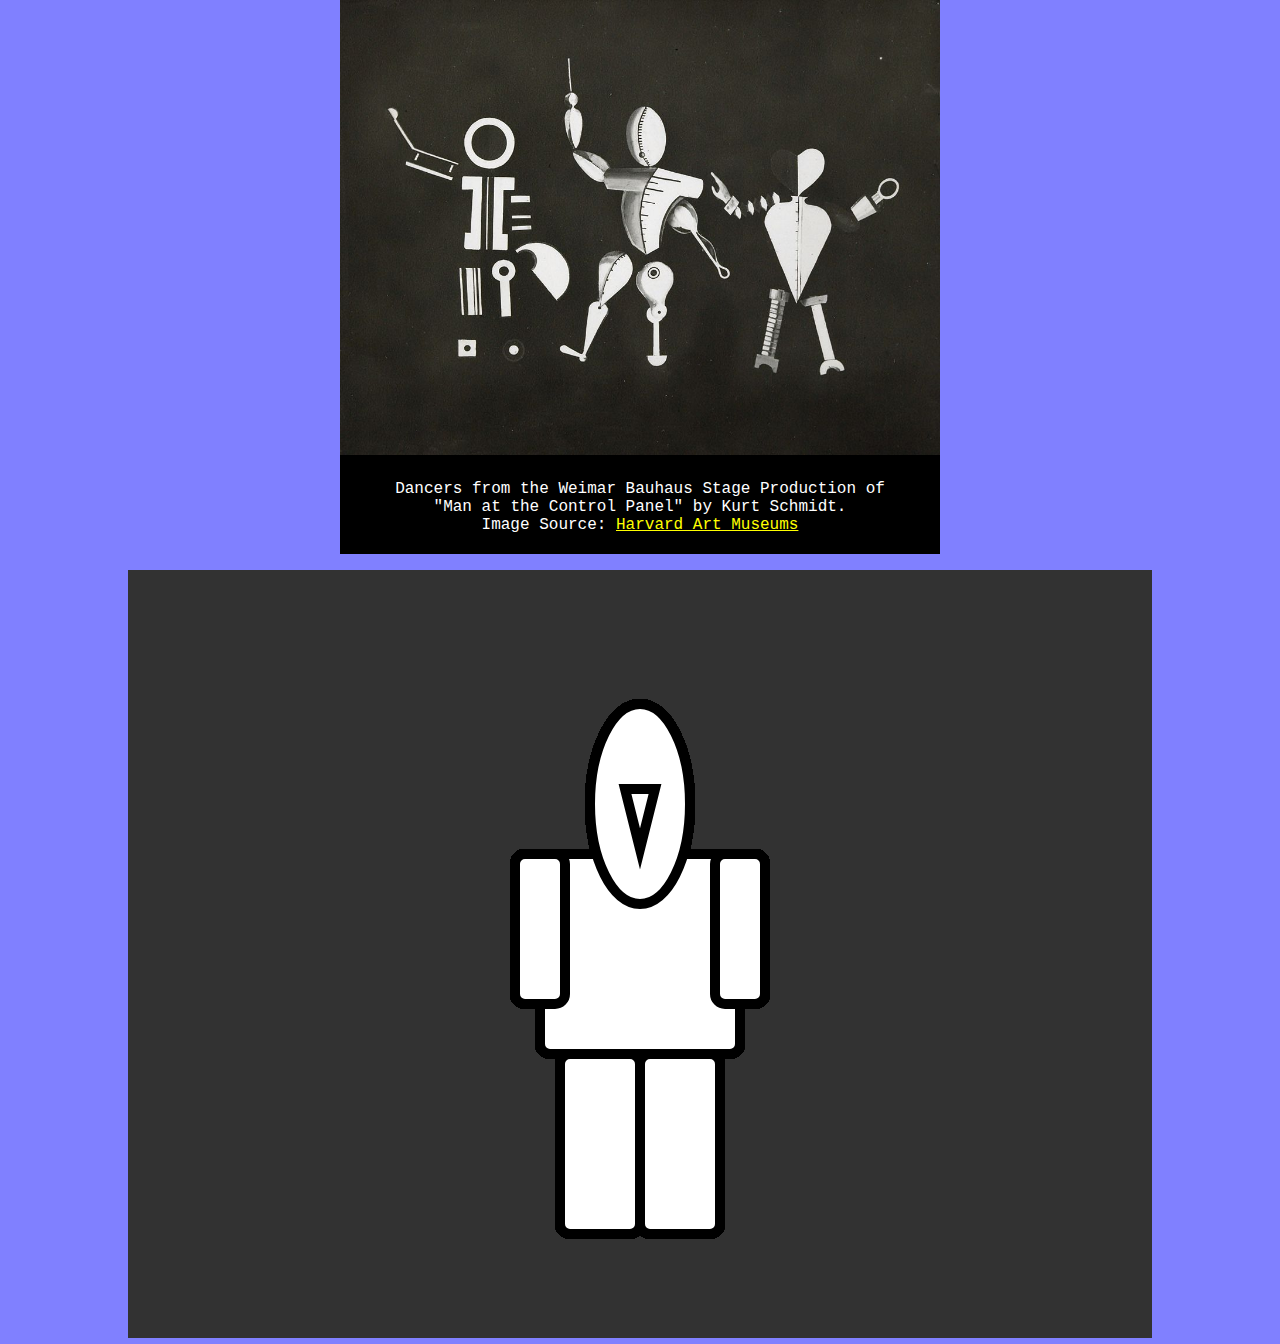
==== assignment1.html @ 01ee7f38 "adds img folder and sketch.js file with inspiration image and canvas with basic robot shape" ====
<!DOCTYPE html>
<html lang="en">
<head>
	<meta charset="utf-8">
	<title>Assignment 1</title>
	<link rel="stylesheet" href="style.css">
    <script src="js/p5.min.js"></script>
    <script src="js/p5.dom.min.js"></script>
    <script src="js/p5.sound.min.js"></script>
    <script src="js/sketch.js"></script>
</head>

<body>
<div class="box">
	<!-- inspiration image -->
	<img width="600" src="img/stage.jpg" alt="Dancers from the Weimar Bauhaus Stage Production of Man at the Control Panel by Kurt Schmidt"/>
	<p>
		Dancers from the Weimar Bauhaus Stage Production of <br> "Man at the Control Panel" by Kurt Schmidt. 
		<br>
		Image Source: <a target="_blank" href="https://www.harvardartmuseums.org/collections/object/220796?position=14">Harvard Art Museums </a>

	</p>
</div>

</body>
</html>
---- style.css ----
body, html {
	background-color: #8080ff;
	text-align: center;
	font-family: "Lucida Console", Monaco, monospace;
	margin: 0;
	padding: 0;
	height: 100%;
}

.box {
	color: #ffffff;
	background-color: #000000;
	width: 600px;
	display: block;
	margin: 0 auto;
}

.box h1 {
	margin: 0;
	padding: 30px 0;
}

.box p {
	margin-top: 20px;
	padding-bottom: 20px;
}

.box a {
	color: yellow;
}
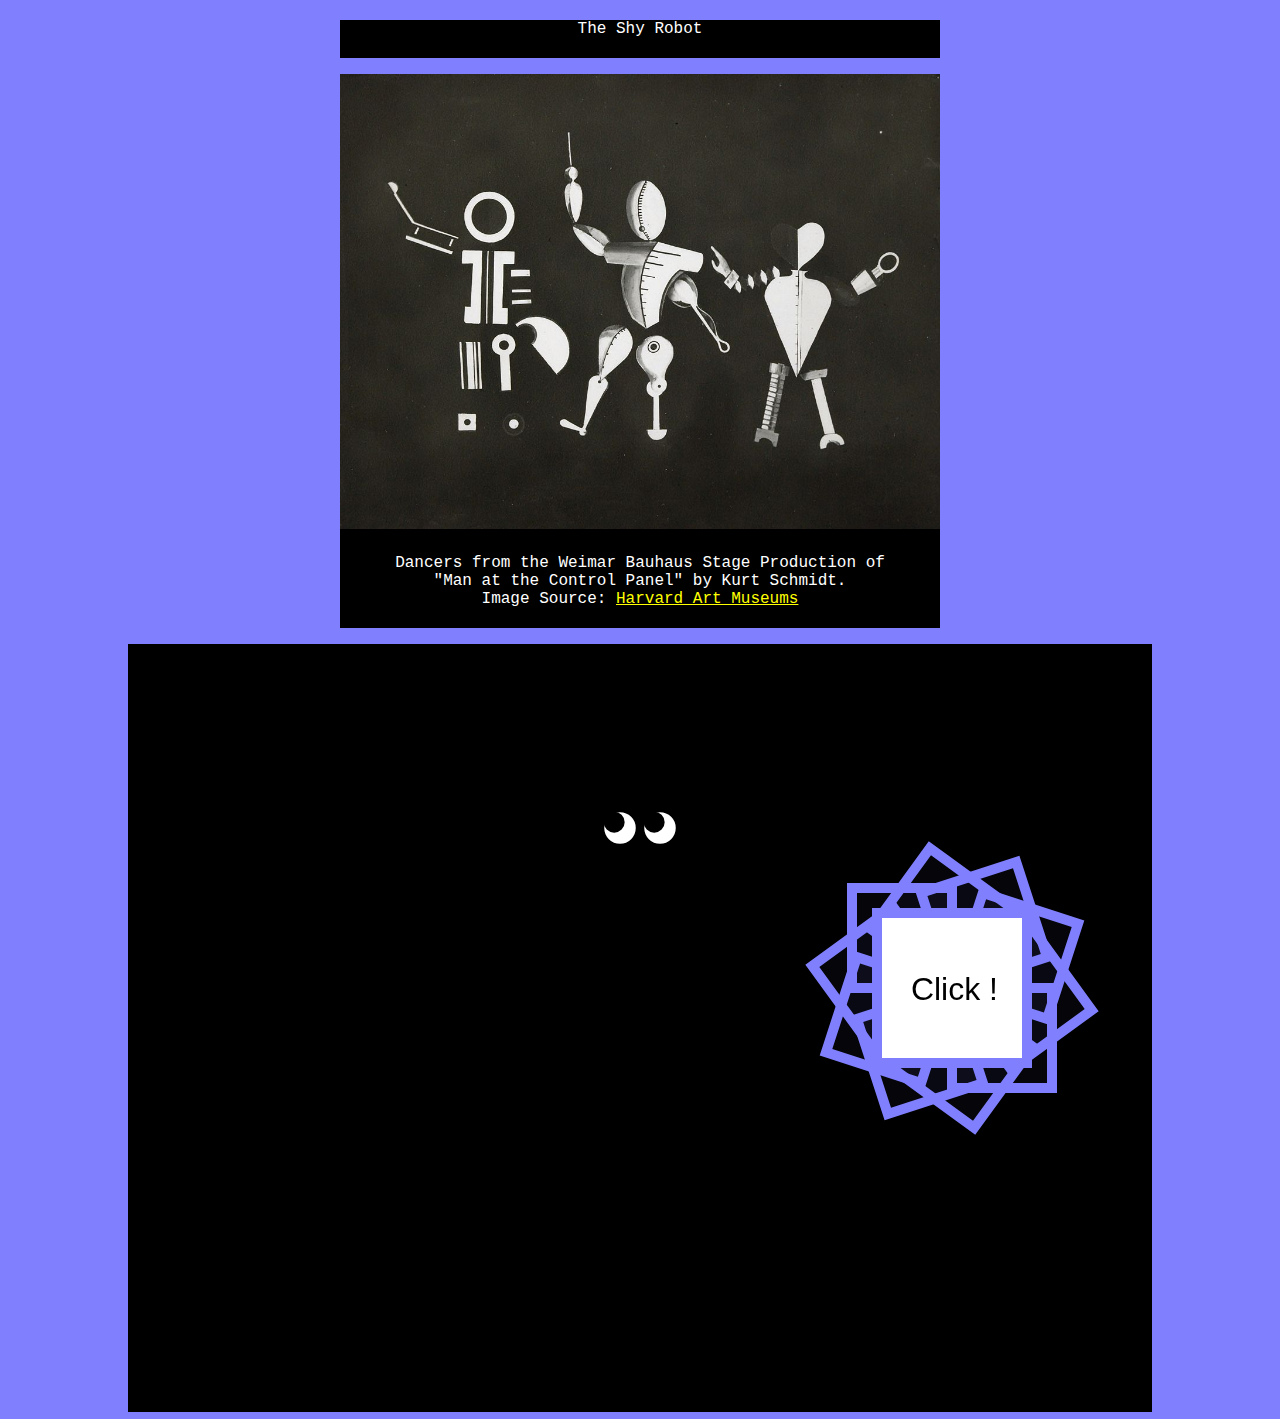
==== commit 4f554060: "added eyes following mouse, background change color when clicked, button shape" ====
--- a/assignment1.html
+++ b/assignment1.html
@@ -11,6 +11,13 @@
 </head>
 
 <body>
+
+<div class="box">
+	<p>
+		The Shy Robot
+	</p>
+</div>
+
 <div class="box">
 	<!-- inspiration image -->
 	<img width="600" src="img/stage.jpg" alt="Dancers from the Weimar Bauhaus Stage Production of Man at the Control Panel by Kurt Schmidt"/>
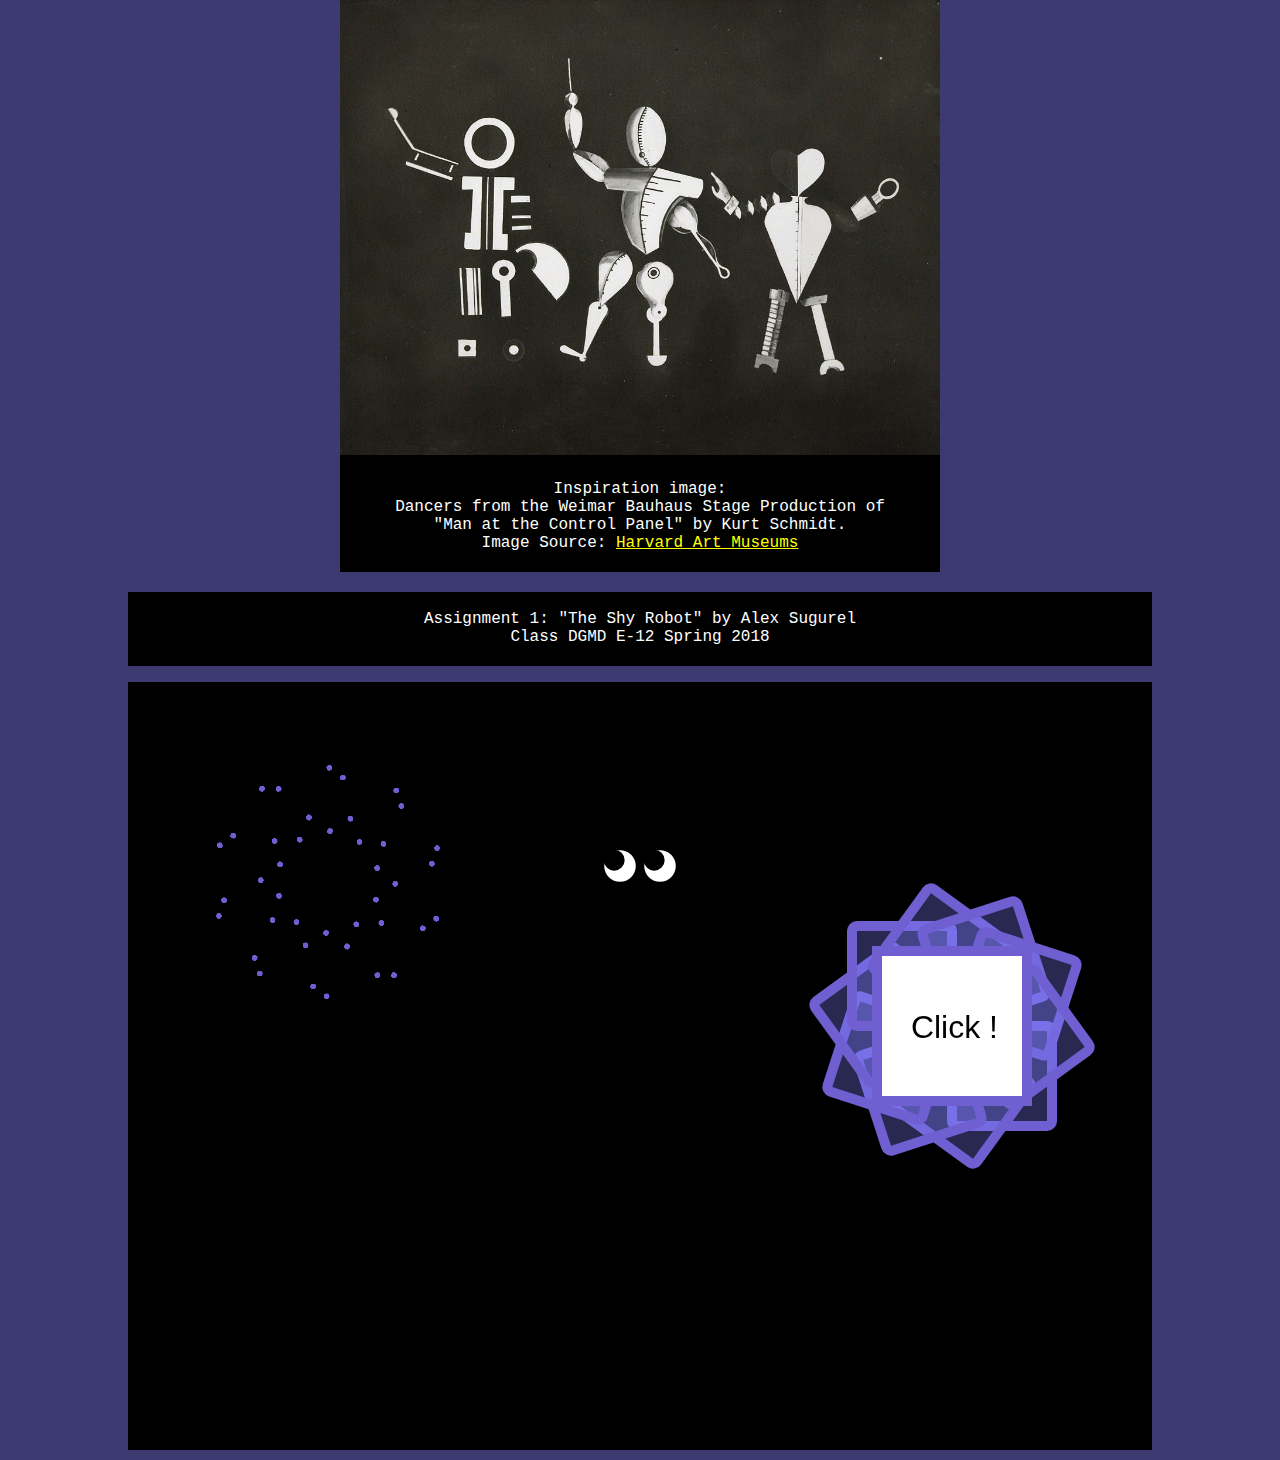
==== commit 4245eff8: "added rotating windmill, ground and comments" ====
--- a/assignment1.html
+++ b/assignment1.html
@@ -13,15 +13,11 @@
 <body>
 
 <div class="box">
-	<p>
-		The Shy Robot
-	</p>
-</div>
-
-<div class="box">
 	<!-- inspiration image -->
 	<img width="600" src="img/stage.jpg" alt="Dancers from the Weimar Bauhaus Stage Production of Man at the Control Panel by Kurt Schmidt"/>
 	<p>
+		Inspiration image:
+		<br>
 		Dancers from the Weimar Bauhaus Stage Production of <br> "Man at the Control Panel" by Kurt Schmidt. 
 		<br>
 		Image Source: <a target="_blank" href="https://www.harvardartmuseums.org/collections/object/220796?position=14">Harvard Art Museums </a>
@@ -29,6 +25,16 @@
 	</p>
 </div>
 
+<div class="box wide">
+	<p>
+		<br>
+		Assignment 1: "The Shy Robot" by Alex Sugurel
+		<br>
+		Class DGMD E-12 Spring 2018
+	</p>
+	
+</div>
+
 </body>
 </html>
 
--- a/style.css
+++ b/style.css
@@ -1,5 +1,5 @@
 body, html {
-	background-color: #8080ff;
+	background-color: #3C3A70;
 	text-align: center;
 	font-family: "Lucida Console", Monaco, monospace;
 	margin: 0;
@@ -27,4 +27,8 @@
 
 .box a {
 	color: yellow;
+}
+
+.wide {
+	width: 1024px;
 }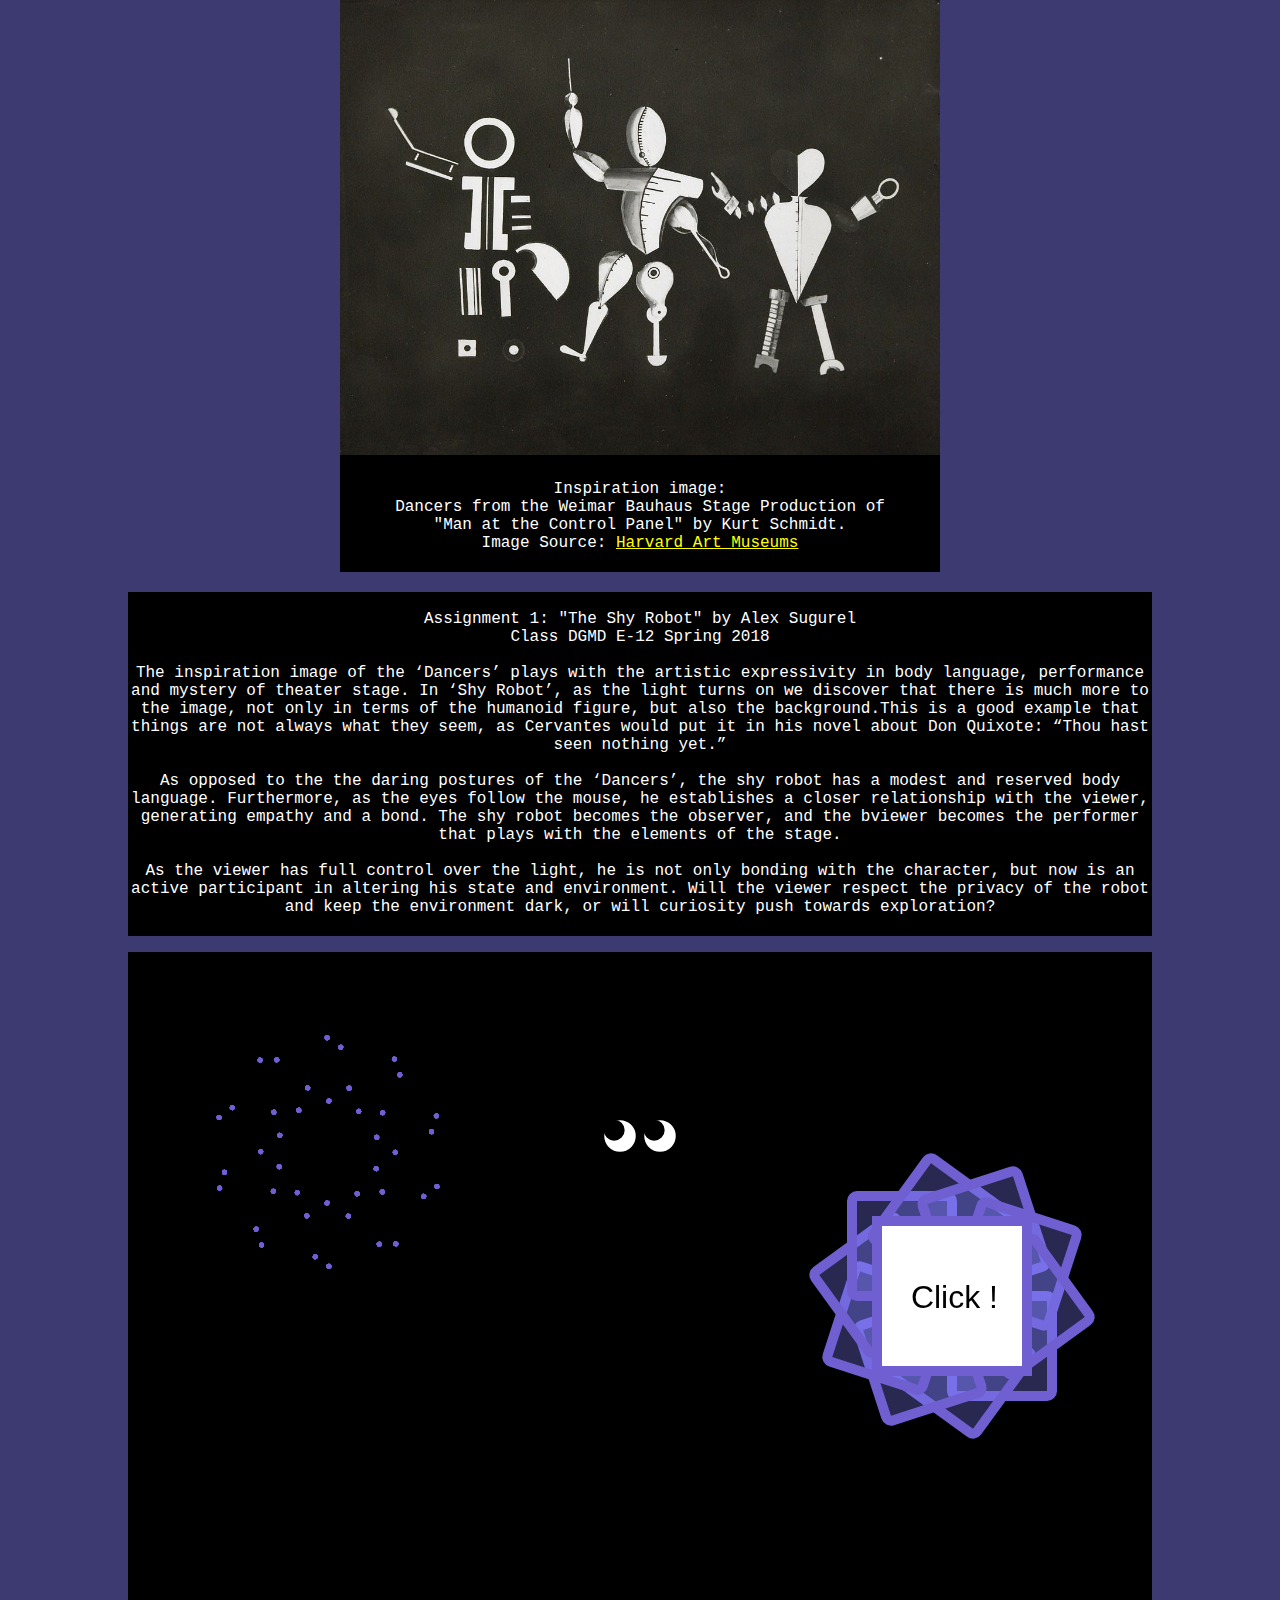
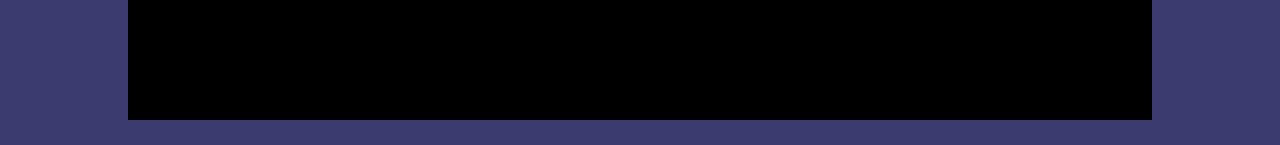
==== commit 066a2166: "added paragraph of text to main html page, added more comments, replace 'var' with 'let'where possib" ====
--- a/assignment1.html
+++ b/assignment1.html
@@ -31,6 +31,15 @@
 		Assignment 1: "The Shy Robot" by Alex Sugurel
 		<br>
 		Class DGMD E-12 Spring 2018
+		<br><br>
+		The inspiration image of the ‘Dancers’ plays with the artistic expressivity in body language, performance and mystery of theater stage. In ‘Shy Robot’, as the light turns on we discover that there is much more to the image, not only in terms of the humanoid figure, but also the background.This is a good example that things are not always what they seem, as Cervantes would put it in his novel about Don Quixote: “Thou hast seen nothing yet.” 
+		<br> <br>
+		As opposed to the the daring postures of the ‘Dancers’, the shy robot has a modest and reserved body language. 
+		Furthermore, as the eyes follow the mouse, he establishes a closer relationship with the viewer, generating empathy and a bond. 
+		The shy robot becomes the observer, and the bviewer becomes the performer that plays with the elements of the stage.
+		<br> <br>
+		As the viewer has full control over the light, he is not only bonding with the character, but now is an active participant in altering his state and environment. 
+		Will the viewer respect the privacy of the robot and keep the environment dark, or will curiosity push towards exploration?
 	</p>
 	
 </div>
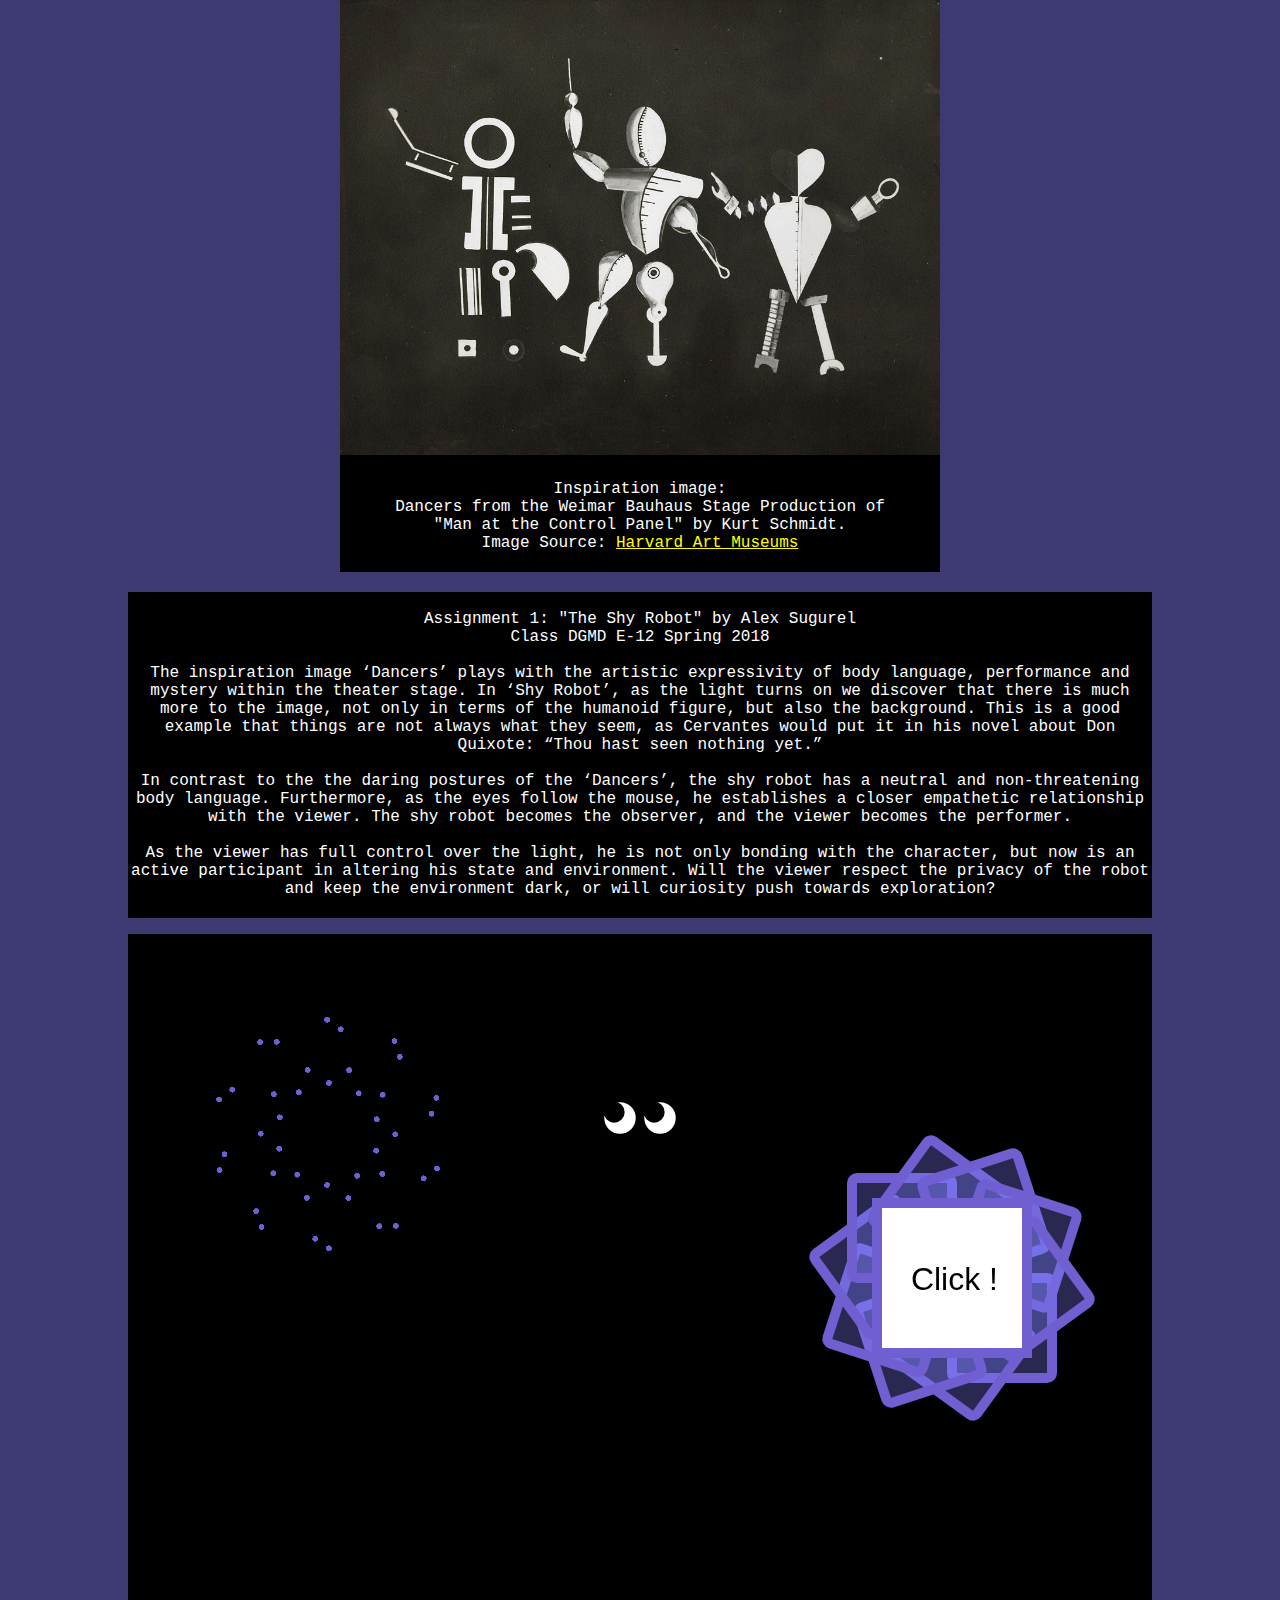
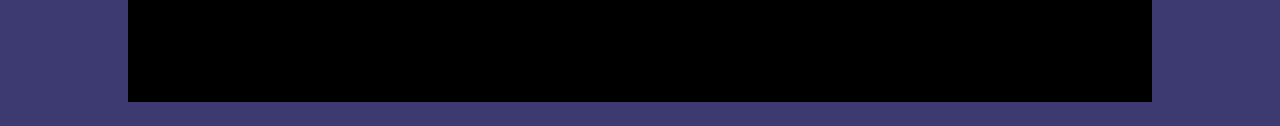
==== commit 3584ba4e: "fix text spelling" ====
--- a/assignment1.html
+++ b/assignment1.html
@@ -32,11 +32,11 @@
 		<br>
 		Class DGMD E-12 Spring 2018
 		<br><br>
-		The inspiration image of the ‘Dancers’ plays with the artistic expressivity in body language, performance and mystery of theater stage. In ‘Shy Robot’, as the light turns on we discover that there is much more to the image, not only in terms of the humanoid figure, but also the background.This is a good example that things are not always what they seem, as Cervantes would put it in his novel about Don Quixote: “Thou hast seen nothing yet.” 
+		The inspiration image ‘Dancers’ plays with the artistic expressivity of body language, performance and mystery within the theater stage. In ‘Shy Robot’, as the light turns on we discover that there is much more to the image, not only in terms of the humanoid figure, but also the background. This is a good example that things are not always what they seem, as Cervantes would put it in his novel about Don Quixote: “Thou hast seen nothing yet.” 
 		<br> <br>
-		As opposed to the the daring postures of the ‘Dancers’, the shy robot has a modest and reserved body language. 
-		Furthermore, as the eyes follow the mouse, he establishes a closer relationship with the viewer, generating empathy and a bond. 
-		The shy robot becomes the observer, and the bviewer becomes the performer that plays with the elements of the stage.
+		In contrast to the the daring postures of the ‘Dancers’, the shy robot has a neutral and non-threatening body language.  
+		Furthermore, as the eyes follow the mouse, he establishes a closer empathetic relationship with the viewer.
+		The shy robot becomes the observer, and the viewer becomes the performer.
 		<br> <br>
 		As the viewer has full control over the light, he is not only bonding with the character, but now is an active participant in altering his state and environment. 
 		Will the viewer respect the privacy of the robot and keep the environment dark, or will curiosity push towards exploration?
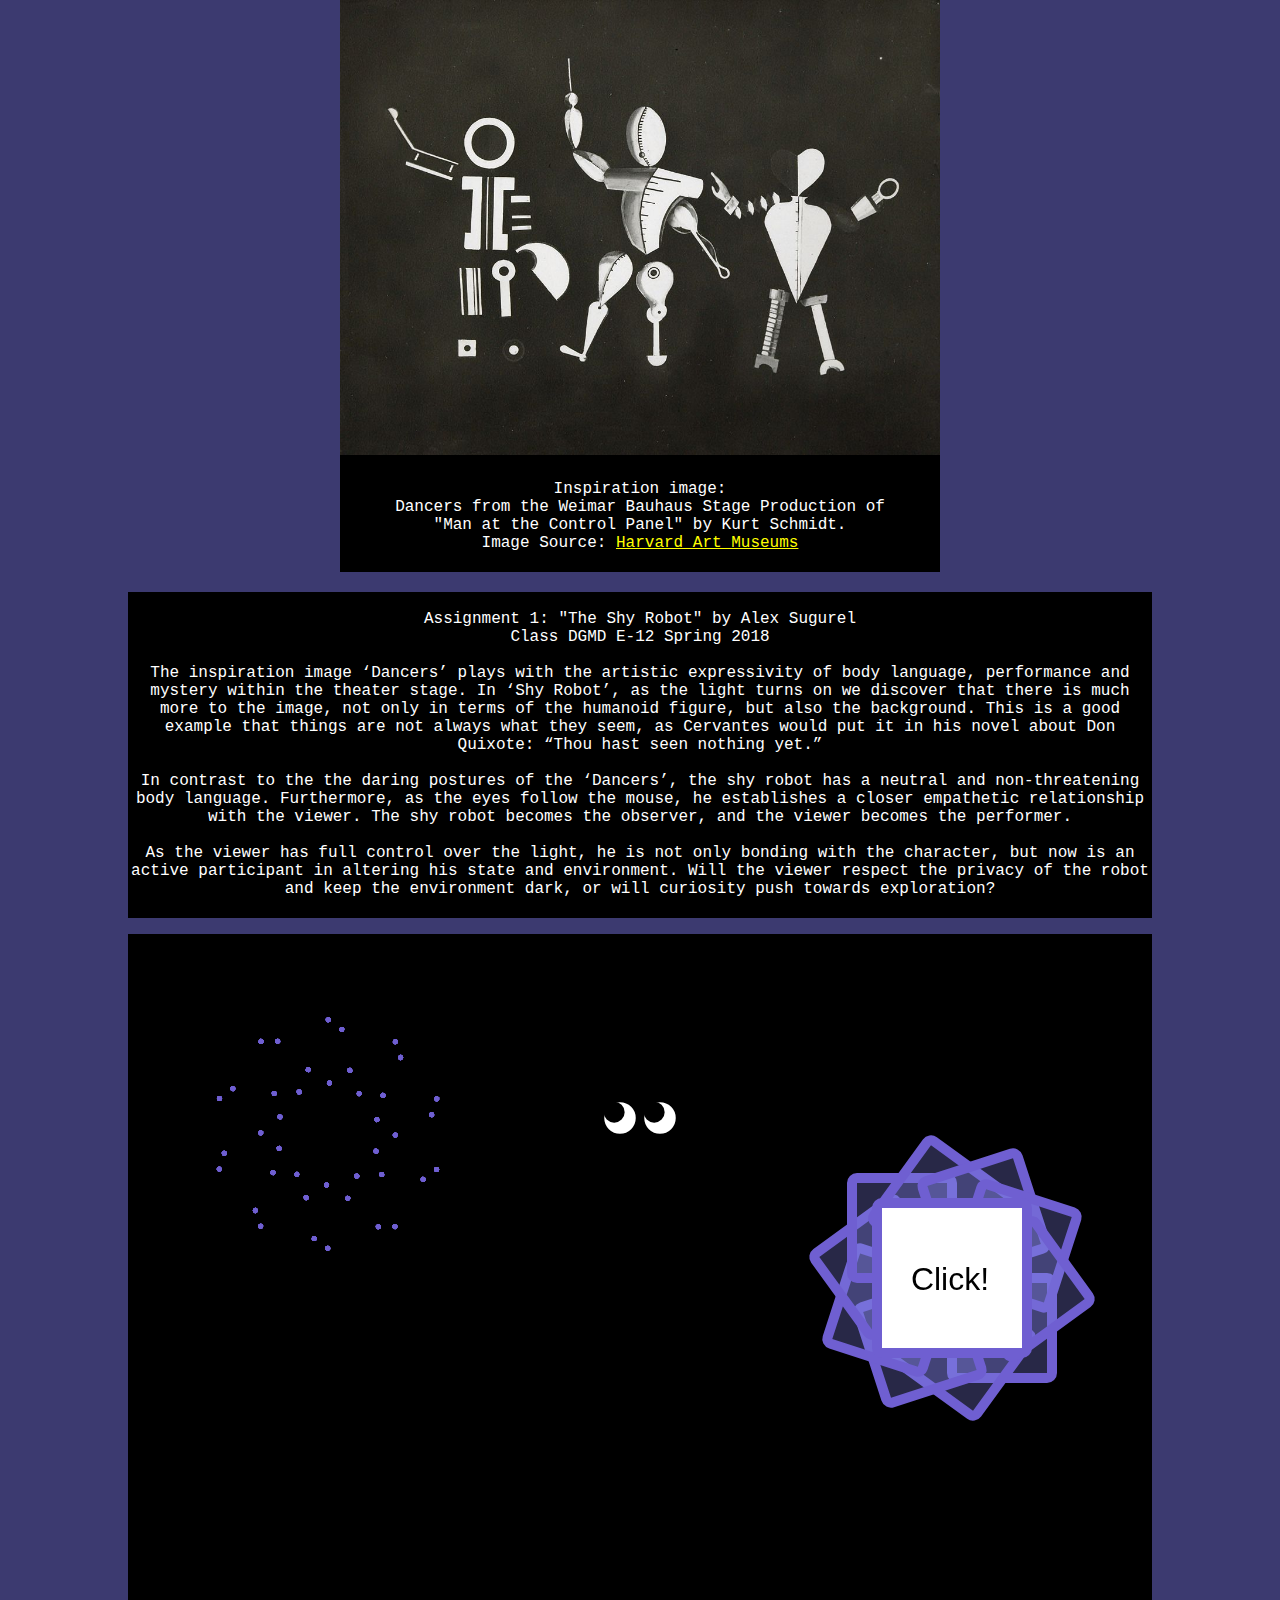
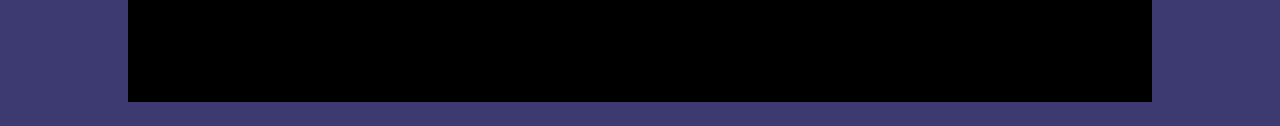
==== commit 1080c997: "converted button to objectswith transparency" ====
--- a/assignment1.html
+++ b/assignment1.html
@@ -6,14 +6,13 @@
 	<link rel="stylesheet" href="style.css">
     <script src="js/p5.min.js"></script>
     <script src="js/p5.dom.min.js"></script>
-    <script src="js/p5.sound.min.js"></script>
     <script src="js/sketch.js"></script>
 </head>
 
 <body>
 
 <div class="box">
-	<!-- inspiration image -->
+	<!-- inspiration image with title and source-->
 	<img width="600" src="img/stage.jpg" alt="Dancers from the Weimar Bauhaus Stage Production of Man at the Control Panel by Kurt Schmidt"/>
 	<p>
 		Inspiration image:
@@ -24,7 +23,7 @@
 
 	</p>
 </div>
-
+	<!-- title of assignment 1 and reflection on the creation process -->
 <div class="box wide">
 	<p>
 		<br>
